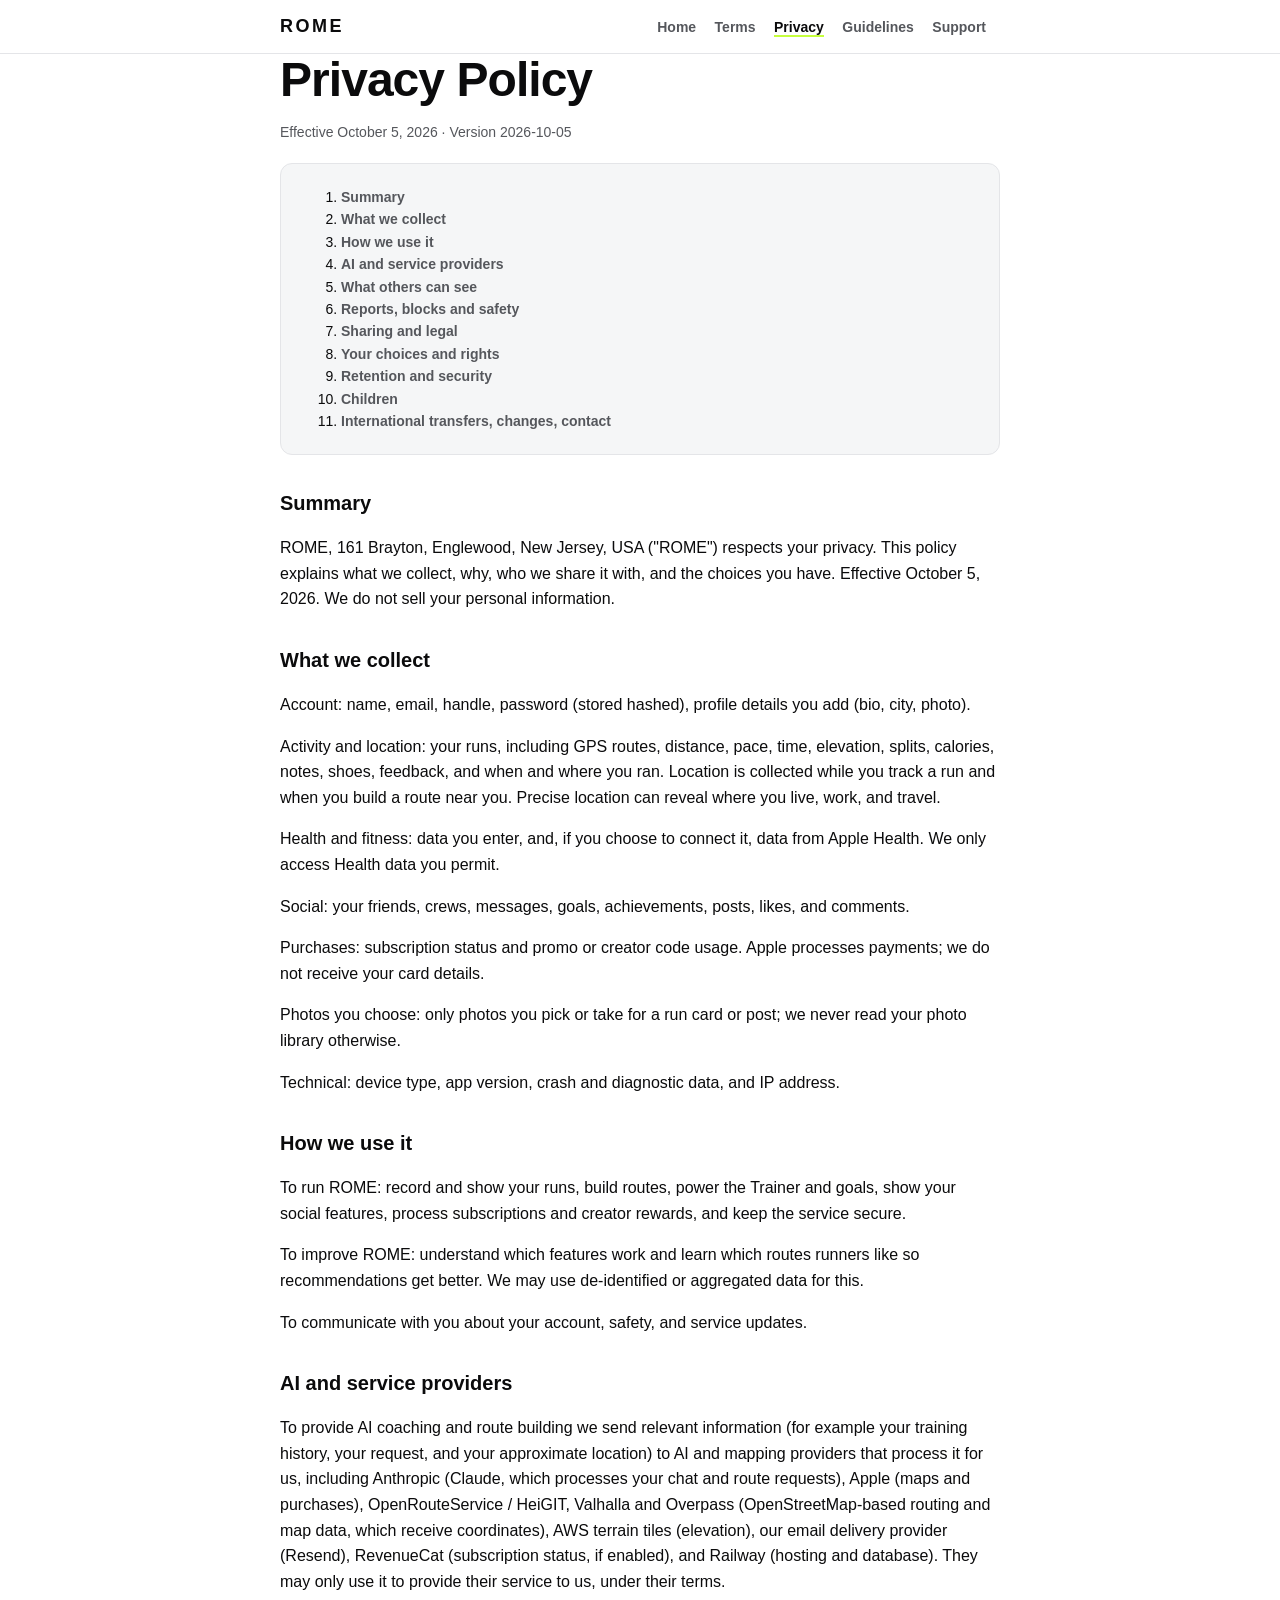
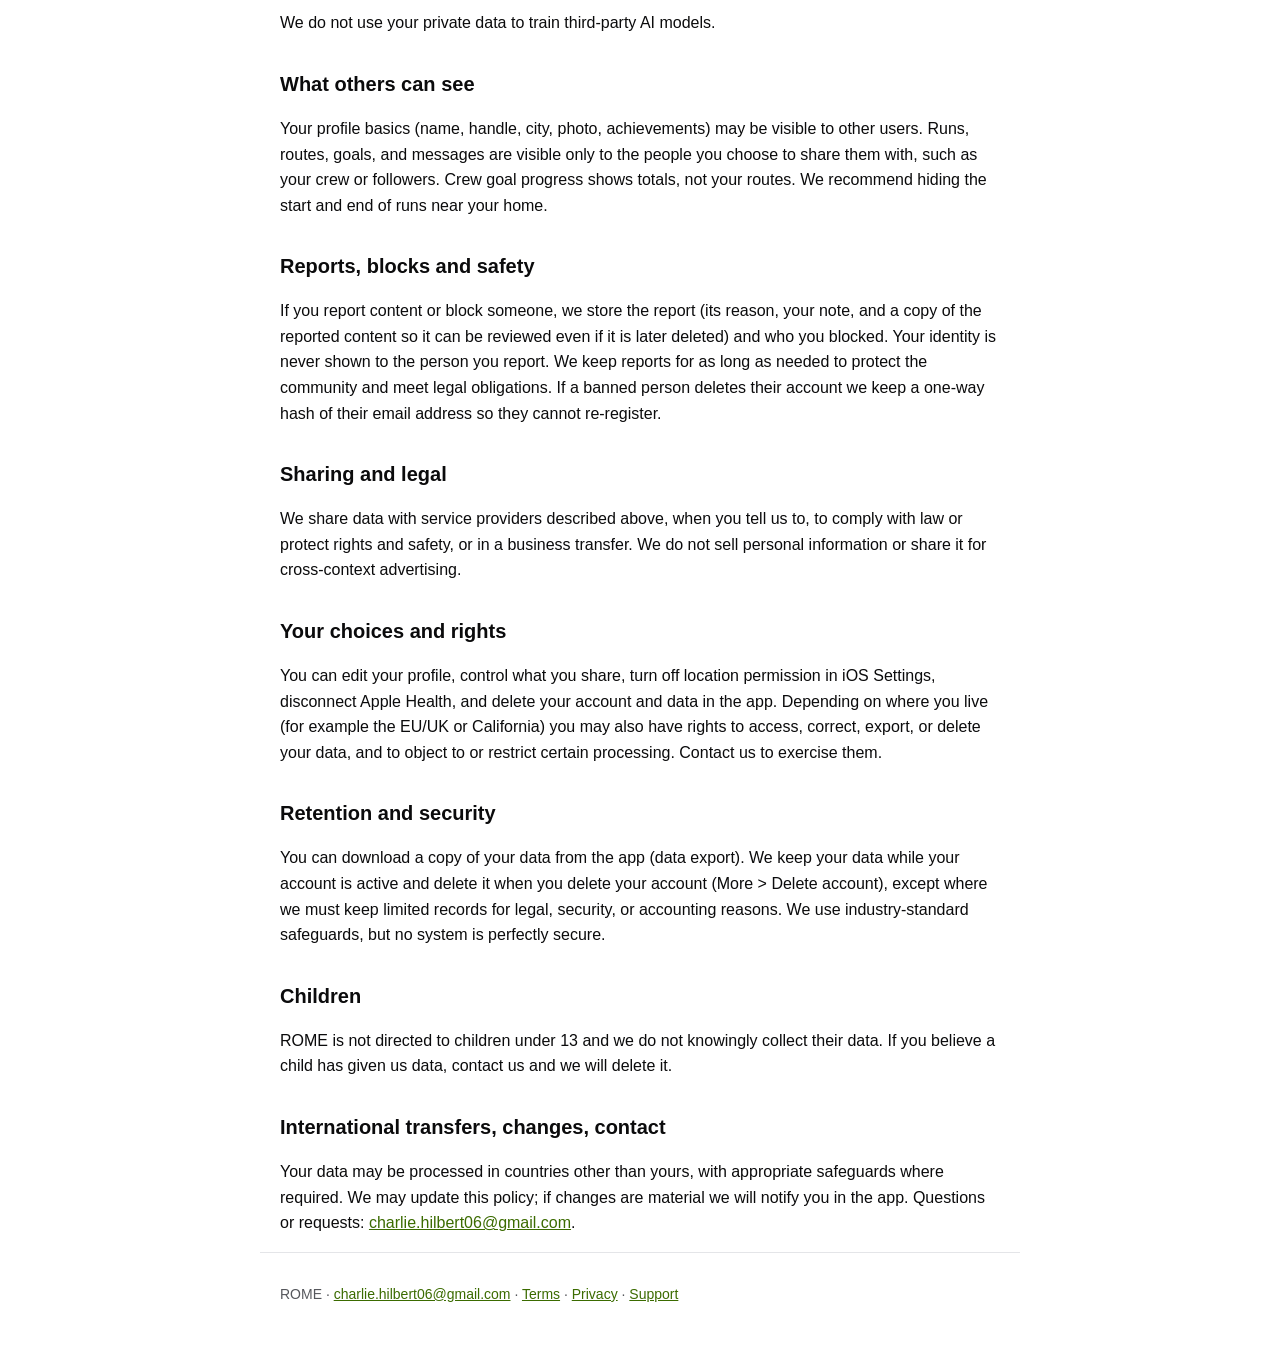
==== privacy.html @ ae31aa13 "ROME legal and support pages" ====
<!doctype html>
<html lang="en">
<head>
<meta charset="utf-8">
<meta name="viewport" content="width=device-width, initial-scale=1">
<title>Privacy Policy | ROME</title>
<meta name="description" content="Privacy Policy for the ROME running app.">
<meta name="color-scheme" content="light dark">
<link rel="stylesheet" href="style.css">
</head>
<body>
<a class="skip" href="#main">Skip to content</a>
<header class="top"><div class="wrap">
  <a class="brand" href="index.html">ROME</a>
  <nav aria-label="Main">
      <a href="index.html">Home</a>
      <a href="terms.html">Terms</a>
      <a href="privacy.html" aria-current="page">Privacy</a>
      <a href="guidelines.html">Guidelines</a>
      <a href="support.html">Support</a>
  </nav>
</div></header>
<main id="main" class="wrap">
<article class="doc">
<h1>Privacy Policy</h1>
<p class="meta">Effective October 5, 2026 &middot; Version 2026-10-05</p>
<nav class="toc" aria-label="On this page"><ol>
    <li><a href="#summary">Summary</a></li>
    <li><a href="#what-we-collect">What we collect</a></li>
    <li><a href="#how-we-use-it">How we use it</a></li>
    <li><a href="#ai-and-service-providers">AI and service providers</a></li>
    <li><a href="#what-others-can-see">What others can see</a></li>
    <li><a href="#reports-blocks-and-safety">Reports, blocks and safety</a></li>
    <li><a href="#sharing-and-legal">Sharing and legal</a></li>
    <li><a href="#your-choices-and-rights">Your choices and rights</a></li>
    <li><a href="#retention-and-security">Retention and security</a></li>
    <li><a href="#children">Children</a></li>
    <li><a href="#international-transfers-changes-contact">International transfers, changes, contact</a></li>
</ol></nav>
<section id="summary">
<h2>Summary</h2>
<p>ROME, 161 Brayton, Englewood, New Jersey, USA ("ROME") respects your privacy. This policy explains what we collect, why, who we share it with, and the choices you have. Effective October 5, 2026. We do not sell your personal information.</p>
</section>
<section id="what-we-collect">
<h2>What we collect</h2>
<p>Account: name, email, handle, password (stored hashed), profile details you add (bio, city, photo).</p>
<p>Activity and location: your runs, including GPS routes, distance, pace, time, elevation, splits, calories, notes, shoes, feedback, and when and where you ran. Location is collected while you track a run and when you build a route near you. Precise location can reveal where you live, work, and travel.</p>
<p>Health and fitness: data you enter, and, if you choose to connect it, data from Apple Health. We only access Health data you permit.</p>
<p>Social: your friends, crews, messages, goals, achievements, posts, likes, and comments.</p>
<p>Purchases: subscription status and promo or creator code usage. Apple processes payments; we do not receive your card details.</p>
<p>Photos you choose: only photos you pick or take for a run card or post; we never read your photo library otherwise.</p>
<p>Technical: device type, app version, crash and diagnostic data, and IP address.</p>
</section>
<section id="how-we-use-it">
<h2>How we use it</h2>
<p>To run ROME: record and show your runs, build routes, power the Trainer and goals, show your social features, process subscriptions and creator rewards, and keep the service secure.</p>
<p>To improve ROME: understand which features work and learn which routes runners like so recommendations get better. We may use de-identified or aggregated data for this.</p>
<p>To communicate with you about your account, safety, and service updates.</p>
</section>
<section id="ai-and-service-providers">
<h2>AI and service providers</h2>
<p>To provide AI coaching and route building we send relevant information (for example your training history, your request, and your approximate location) to AI and mapping providers that process it for us, including Anthropic (Claude, which processes your chat and route requests), Apple (maps and purchases), OpenRouteService / HeiGIT, Valhalla and Overpass (OpenStreetMap-based routing and map data, which receive coordinates), AWS terrain tiles (elevation), our email delivery provider (Resend), RevenueCat (subscription status, if enabled), and Railway (hosting and database). They may only use it to provide their service to us, under their terms.</p>
<p>We do not use your private data to train third-party AI models.</p>
</section>
<section id="what-others-can-see">
<h2>What others can see</h2>
<p>Your profile basics (name, handle, city, photo, achievements) may be visible to other users. Runs, routes, goals, and messages are visible only to the people you choose to share them with, such as your crew or followers. Crew goal progress shows totals, not your routes. We recommend hiding the start and end of runs near your home.</p>
</section>
<section id="reports-blocks-and-safety">
<h2>Reports, blocks and safety</h2>
<p>If you report content or block someone, we store the report (its reason, your note, and a copy of the reported content so it can be reviewed even if it is later deleted) and who you blocked. Your identity is never shown to the person you report. We keep reports for as long as needed to protect the community and meet legal obligations. If a banned person deletes their account we keep a one-way hash of their email address so they cannot re-register.</p>
</section>
<section id="sharing-and-legal">
<h2>Sharing and legal</h2>
<p>We share data with service providers described above, when you tell us to, to comply with law or protect rights and safety, or in a business transfer. We do not sell personal information or share it for cross-context advertising.</p>
</section>
<section id="your-choices-and-rights">
<h2>Your choices and rights</h2>
<p>You can edit your profile, control what you share, turn off location permission in iOS Settings, disconnect Apple Health, and delete your account and data in the app. Depending on where you live (for example the EU/UK or California) you may also have rights to access, correct, export, or delete your data, and to object to or restrict certain processing. Contact us to exercise them.</p>
</section>
<section id="retention-and-security">
<h2>Retention and security</h2>
<p>You can download a copy of your data from the app (data export). We keep your data while your account is active and delete it when you delete your account (More &gt; Delete account), except where we must keep limited records for legal, security, or accounting reasons. We use industry-standard safeguards, but no system is perfectly secure.</p>
</section>
<section id="children">
<h2>Children</h2>
<p>ROME is not directed to children under 13 and we do not knowingly collect their data. If you believe a child has given us data, contact us and we will delete it.</p>
</section>
<section id="international-transfers-changes-contact">
<h2>International transfers, changes, contact</h2>
<p>Your data may be processed in countries other than yours, with appropriate safeguards where required. We may update this policy; if changes are material we will notify you in the app. Questions or requests: <a href="mailto:charlie.hilbert06@gmail.com">charlie.hilbert06@gmail.com</a>.</p>
</section>
</article>
</main>
<footer class="wrap foot">
  <p>ROME &middot; <a href="mailto:charlie.hilbert06@gmail.com">charlie.hilbert06@gmail.com</a> &middot; <a href="terms.html">Terms</a> &middot; <a href="privacy.html">Privacy</a> &middot; <a href="support.html">Support</a></p>
</footer>
</body>
</html>
---- style.css ----
:root{--bg:#fff;--fg:#0b0b0c;--soft:#55575c;--line:#e4e5e8;--card:#f5f6f7;--lime:#c6ff3d;--accent:#3b6b00;--navy:#0a1428}
@media (prefers-color-scheme:dark){:root{--bg:#050506;--fg:#f4f5f6;--soft:#a3a6ad;--line:#23252a;--card:#101114;--accent:#c6ff3d}}
*{box-sizing:border-box}
html{-webkit-text-size-adjust:100%}
body{margin:0;background:var(--bg);color:var(--fg);font:16px/1.6 -apple-system,BlinkMacSystemFont,"Segoe UI",Roboto,Helvetica,Arial,sans-serif}
.wrap{max-width:760px;margin:0 auto;padding:0 20px}
.skip{position:absolute;left:-999px}.skip:focus{left:8px;top:8px;background:var(--lime);color:#000;padding:8px 12px;border-radius:8px;z-index:9}
.top{border-bottom:1px solid var(--line);position:sticky;top:0;background:var(--bg);z-index:5}
.top .wrap{display:flex;flex-wrap:wrap;align-items:center;justify-content:space-between;gap:4px 16px;padding-top:12px;padding-bottom:12px}
.brand{font-weight:900;letter-spacing:.14em;color:var(--fg);text-decoration:none;font-size:18px}
nav a{color:var(--soft);text-decoration:none;font-size:14px;margin-right:14px;font-weight:600}
nav a[aria-current],nav a:hover{color:var(--fg)}
nav a[aria-current]{border-bottom:2px solid var(--lime)}
main{padding-top:32px;padding-bottom:40px}
h1{font-size:clamp(32px,8vw,48px);line-height:1.1;margin:0 0 8px;letter-spacing:-.02em;font-weight:900}
h2{font-size:20px;margin:32px 0 8px}h3{font-size:16px;margin:20px 0 4px}
a{color:var(--accent)}a:focus-visible,button:focus-visible{outline:3px solid var(--lime);outline-offset:2px;border-radius:4px}
.lime{background:var(--lime);color:#000;padding:0 .2em;border-radius:6px}
.eyebrow{color:var(--soft);text-transform:uppercase;letter-spacing:.14em;font-size:12px;font-weight:700;margin:24px 0 8px}
.lead{font-size:19px;color:var(--soft);max-width:34em}
.meta{color:var(--soft);font-size:14px}
.cards{display:grid;gap:12px;margin:28px 0}
.card{background:var(--card);border:1px solid var(--line);border-radius:16px;padding:4px 20px 16px;margin:12px 0}
.card h2{margin-top:16px}
.toc{background:var(--card);border:1px solid var(--line);border-radius:12px;padding:8px 20px;margin:20px 0;font-size:14px}
.toc a{text-decoration:none}
.doc section{scroll-margin-top:70px}
.foot{border-top:1px solid var(--line);padding-top:16px;padding-bottom:40px;color:var(--soft);font-size:14px}
@media(min-width:700px){.cards{grid-template-columns:repeat(3,1fr)}}
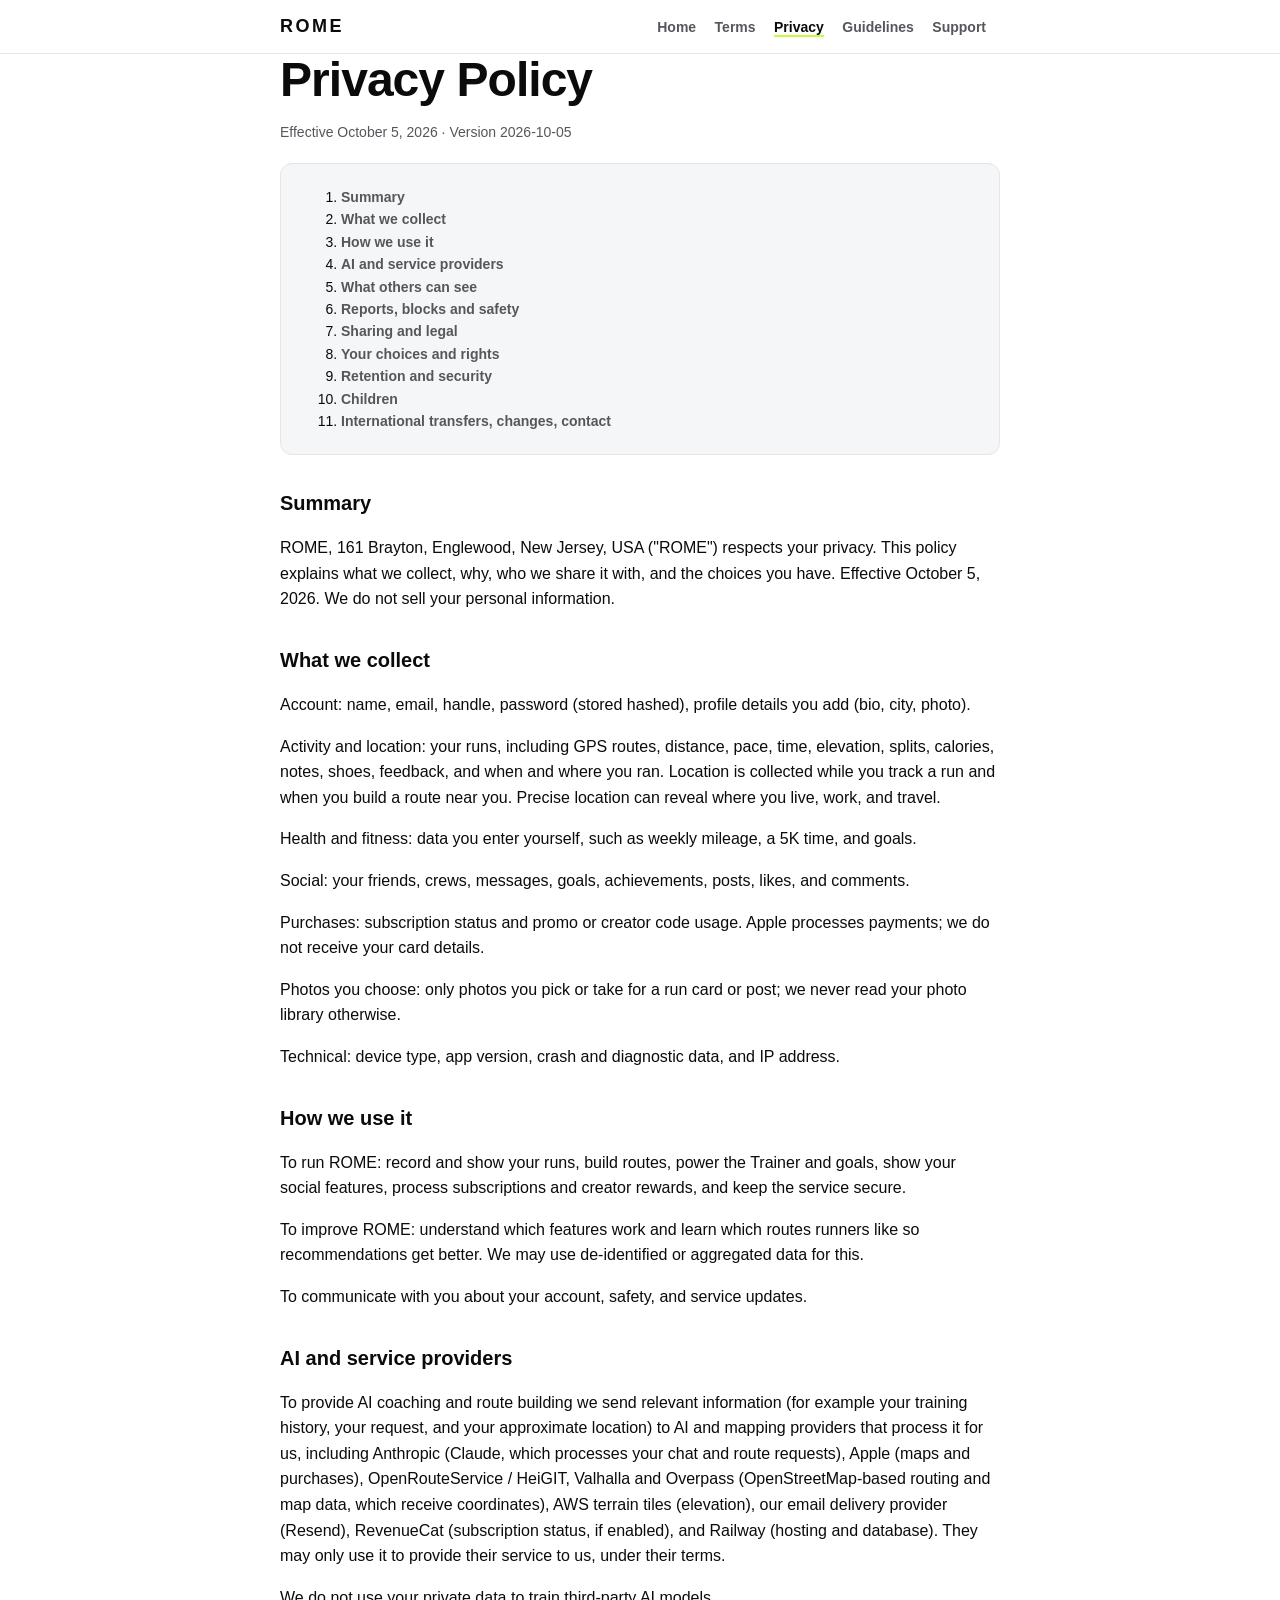
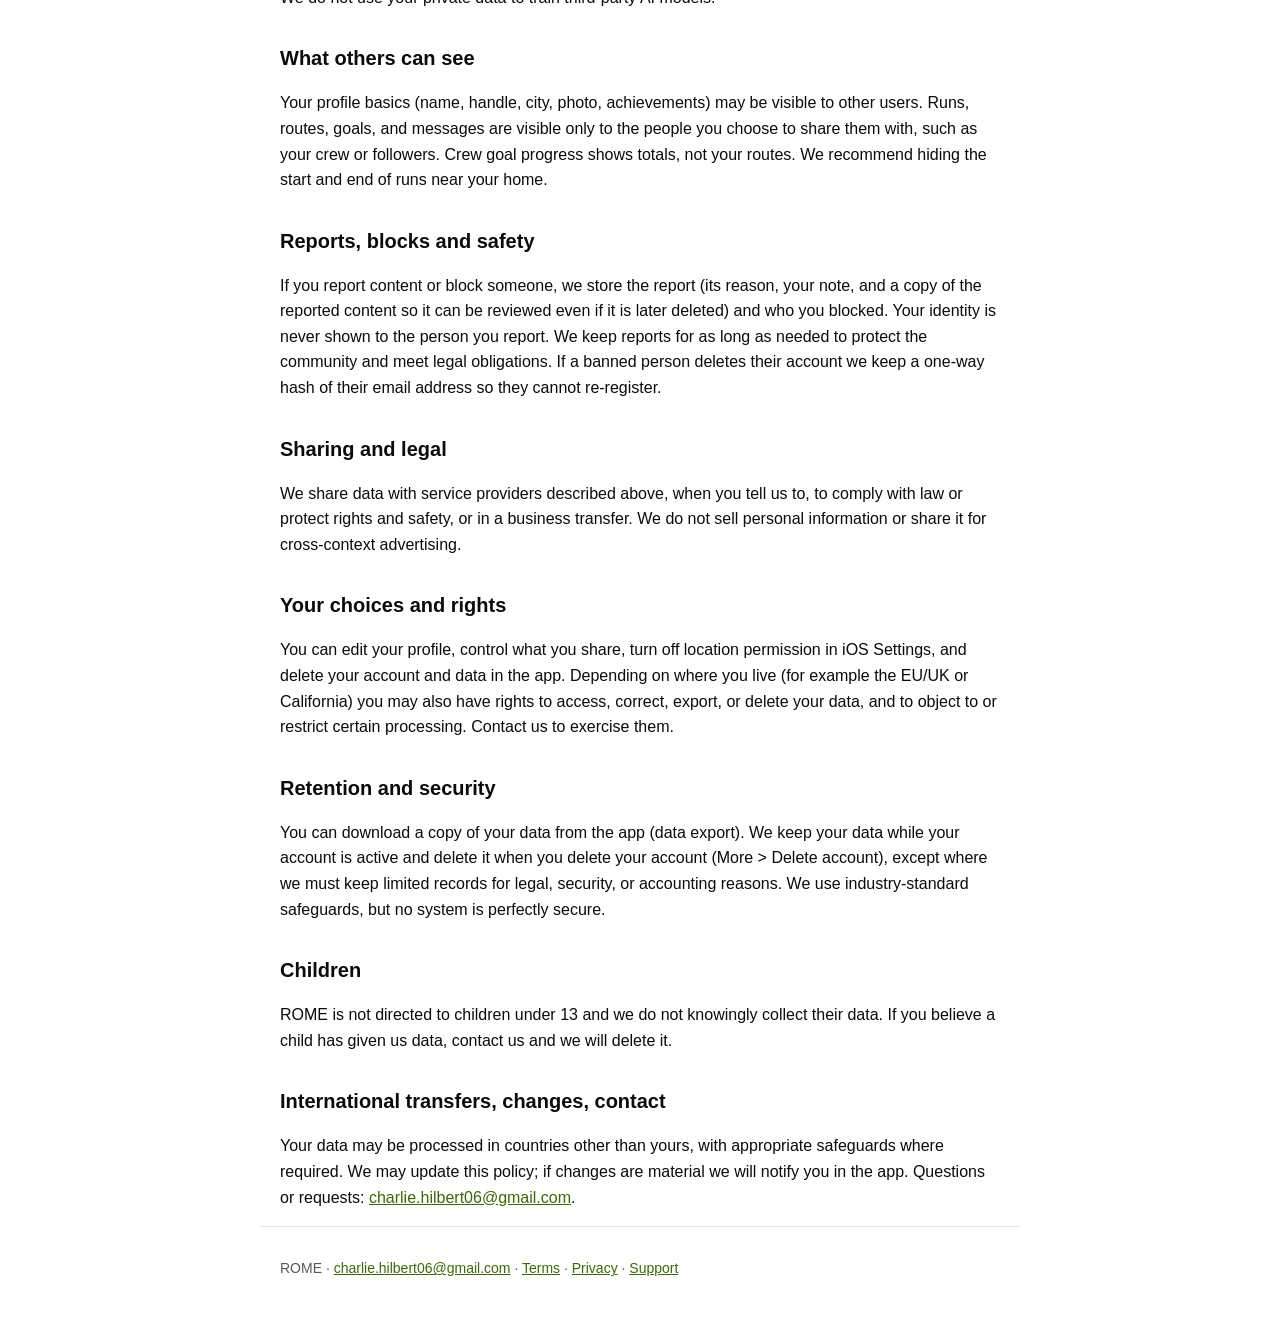
==== commit f3359808: "Update legal pages: remove Apple Health wording, prices, notification wording" ====
--- a/privacy.html
+++ b/privacy.html
@@ -45,7 +45,7 @@
 <h2>What we collect</h2>
 <p>Account: name, email, handle, password (stored hashed), profile details you add (bio, city, photo).</p>
 <p>Activity and location: your runs, including GPS routes, distance, pace, time, elevation, splits, calories, notes, shoes, feedback, and when and where you ran. Location is collected while you track a run and when you build a route near you. Precise location can reveal where you live, work, and travel.</p>
-<p>Health and fitness: data you enter, and, if you choose to connect it, data from Apple Health. We only access Health data you permit.</p>
+<p>Health and fitness: data you enter yourself, such as weekly mileage, a 5K time, and goals.</p>
 <p>Social: your friends, crews, messages, goals, achievements, posts, likes, and comments.</p>
 <p>Purchases: subscription status and promo or creator code usage. Apple processes payments; we do not receive your card details.</p>
 <p>Photos you choose: only photos you pick or take for a run card or post; we never read your photo library otherwise.</p>
@@ -76,7 +76,7 @@
 </section>
 <section id="your-choices-and-rights">
 <h2>Your choices and rights</h2>
-<p>You can edit your profile, control what you share, turn off location permission in iOS Settings, disconnect Apple Health, and delete your account and data in the app. Depending on where you live (for example the EU/UK or California) you may also have rights to access, correct, export, or delete your data, and to object to or restrict certain processing. Contact us to exercise them.</p>
+<p>You can edit your profile, control what you share, turn off location permission in iOS Settings, and delete your account and data in the app. Depending on where you live (for example the EU/UK or California) you may also have rights to access, correct, export, or delete your data, and to object to or restrict certain processing. Contact us to exercise them.</p>
 </section>
 <section id="retention-and-security">
 <h2>Retention and security</h2>
